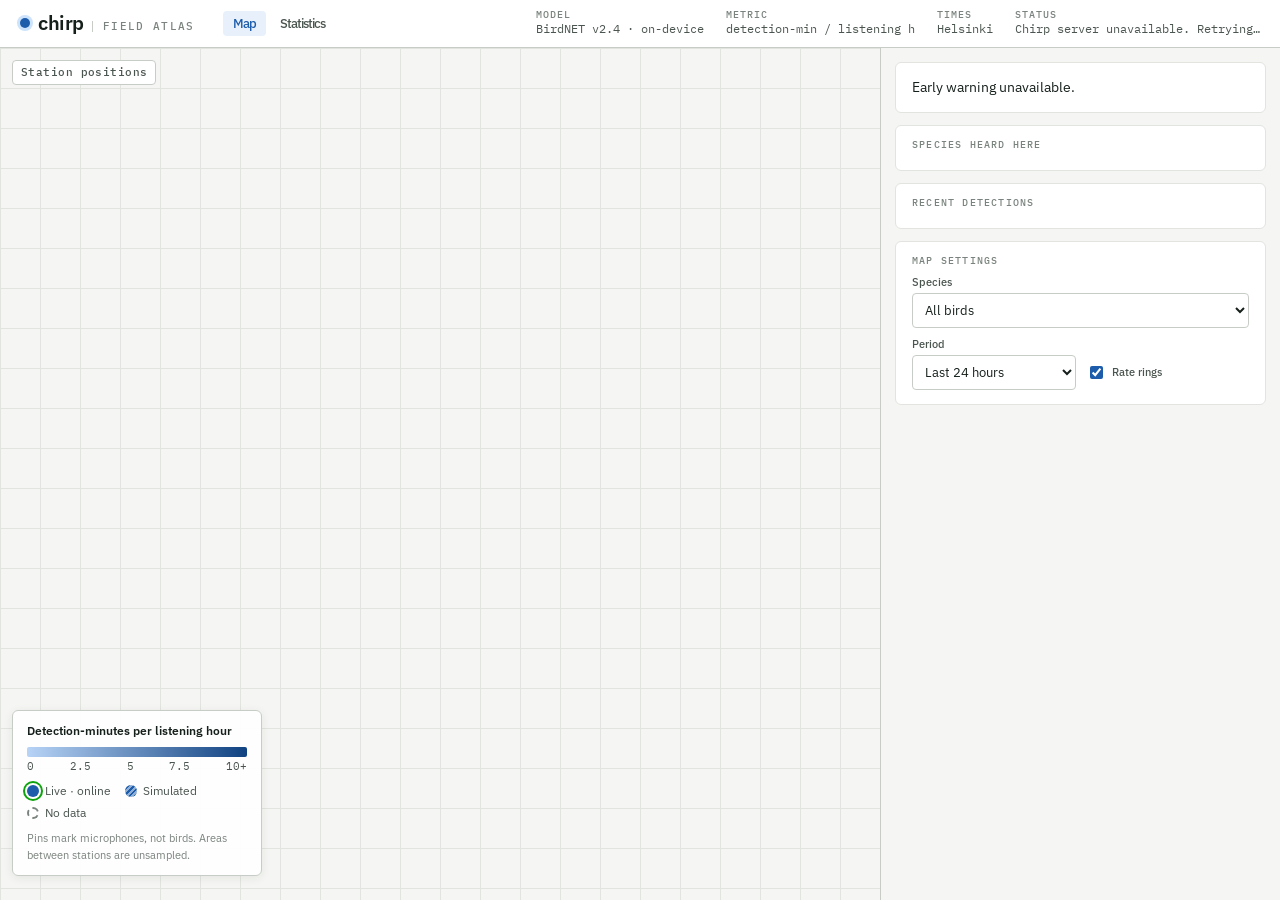
==== dashboard/static/index.html @ 71651e70 "dashboard: compact early-warning rows; species back in the sidebar; map settings at the bottom; drop" ====
<!doctype html>
<html lang="en" data-theme="pro">
<meta charset="utf-8">
<meta name="viewport" content="width=device-width, initial-scale=1">
<title>Chirp — Field Atlas</title>
<link rel="preconnect" href="https://fonts.googleapis.com">
<link rel="preconnect" href="https://fonts.gstatic.com" crossorigin>
<link rel="stylesheet" href="https://fonts.googleapis.com/css2?family=IBM+Plex+Mono:wght@400;500&family=IBM+Plex+Sans:wght@400;500;600&display=swap">
<link rel="stylesheet" href="style.css">
<link rel="stylesheet" href="pro.css">
<body class="atlas-page">
<header class="topbar">
  <a class="brand" href="./" aria-label="Chirp home"><span class="mark" aria-hidden="true"></span>chirp<small>Field Atlas</small></a>
  <nav class="pages" aria-label="Dashboard"><a href="/" aria-current="page">Map</a><a href="/statistics.html">Statistics</a></nav>
  <dl class="provenance">
    <div><dt>Model</dt><dd>BirdNET v2.4 · on-device</dd></div>
    <div><dt>Metric</dt><dd>detection-min / listening h</dd></div>
    <div><dt>Times</dt><dd>Helsinki</dd></div>
    <div><dt>Status</dt><dd id="connection" role="status">Connecting…</dd></div>
  </dl>
  <select id="theme" hidden aria-hidden="true" tabindex="-1"><option value="pro">Pro</option></select>
</header>

<div class="workspace">
  <section class="atlas" aria-label="Bird activity map">
    <div class="map">
      <div id="sample"><div id="sample-points"></div></div>
      <div id="google-map" hidden></div>
      <span id="map-status" role="status">Station positions</span>
      <div id="station-popup" class="popup" role="dialog" aria-labelledby="station-name" tabindex="-1" hidden>
        <button type="button" id="popup-close" class="popup-close" aria-label="Close station details">×</button>
        <p class="eyebrow">Station</p>
        <div class="station-head"><h2 id="station-name"></h2><span id="station-status" class="badge"></span></div>
        <div class="station-hero"><strong id="rate"></strong><span id="rate-label" class="hero-label"></span></div>
        <div class="station-stats">
          <div class="stat"><span class="stat-label">Detection-min</span><span id="station-detections" class="stat-value"></span></div>
          <div class="stat"><span class="stat-label">Listened</span><span id="station-listened" class="stat-value"></span></div>
        </div>
        <p id="station-info"></p>
      </div>
      <div class="legend" aria-label="Map legend">
        <p class="legend-title">Detection-minutes per listening hour</p>
        <div class="ramp" aria-hidden="true"></div>
        <div class="ticks"><span>0</span><span>2.5</span><span>5</span><span>7.5</span><span>10+</span></div>
        <ul class="keys">
          <li><b class="k-live"></b>Live · online</li>
          <li><b class="k-sim"></b>Simulated</li>
          <li><b class="k-nodata"></b>No data</li>
        </ul>
        <p class="legend-note">Pins mark microphones, not birds. Areas between stations are unsampled.</p>
      </div>
    </div>
  </section>

  <aside class="panel" aria-label="Controls and details">
    <div id="alerts-slot"></div>

    <section class="card species-card" aria-label="Species heard at the selected station">
      <p class="eyebrow">Species heard here<span class="station-ref"></span></p>
      <div id="species-cards"></div>
    </section>

    <section class="card detections-card" aria-label="Recent detections">
      <p class="eyebrow">Recent detections<span id="detections-station" class="station-ref"></span></p>
      <ul id="detections"></ul>
    </section>

    <section class="card filters toolbar map-settings" aria-label="Map settings">
      <p class="eyebrow">Map settings</p>
      <label>Species <select id="species"></select></label>
      <label>Period <select id="period"><option value="24">Last 24 hours</option><option value="168">Last 7 days</option><option value="">All time</option></select></label>
      <label class="toggle"><input id="heat" type="checkbox" checked> Rate rings</label>
      <label id="map-view-control" hidden>Map view <select id="map-view"><option value="roadmap">Street</option><option value="satellite">Satellite</option></select></label>
      <label id="map-tilt-control" class="toggle" hidden><input id="map-tilt" type="checkbox" checked> 3D tilt</label>
    </section>

  </aside>
</div>

<script src="maps-config.js"></script><script src="pro.js"></script><script src="app.js"></script><script src="species.js"></script><script src="alerts.js"></script>
</body>
</html>
---- dashboard/static/style.css ----
:root{--bg:#eff3e9;--surface:#fff;--text:#233e31;--muted:#516458;--border:#d9e2d4;--accent:#336648;--low:#a8d769;--high:#d66735;color-scheme:light}
[data-theme=paper]{--bg:#f5efe3;--surface:#fffcf5;--text:#493729;--muted:#6c5949;--border:#e8dac6;--accent:#875332;--low:#e1c163;--high:#ba4739}
[data-theme=ocean]{--bg:#edf5f7;--surface:#fff;--text:#193f4d;--muted:#4f6873;--border:#d8e7ec;--accent:#16677a;--low:#65cfb2;--high:#7955bc}
[data-theme=night]{--bg:#152229;--surface:#20323a;--text:#edf5ee;--muted:#b4c7be;--border:#394c53;--accent:#b7e5ac;--low:#aad768;--high:#e99b50;color-scheme:dark}
*{box-sizing:border-box}[hidden]{display:none!important}body{margin:0;background:var(--bg);color:var(--text);font:15px/1.5 system-ui,sans-serif}header{border-bottom:1px solid var(--border);padding:14px max(5%,calc((100% - 1100px)/2));display:flex;align-items:center;justify-content:space-between}header a{font-size:26px;font-weight:800;text-decoration:none;color:inherit;letter-spacing:-1px}header a span{color:var(--accent)}main{width:min(1100px,92%);margin:28px auto}.eyebrow{font-size:11px;font-weight:750;letter-spacing:2px;color:var(--accent);margin:0}h1{font:clamp(34px,5vw,56px)/1.05 Georgia,serif;margin:8px 0}h2{margin:4px 0;font-size:23px}.intro,.note,.station p:not(.eyebrow){color:var(--muted);margin:5px 0}.atlas,.station{background:var(--surface);border:1px solid var(--border);border-radius:16px;overflow:hidden}.atlas{margin-top:20px;box-shadow:0 16px 45px #172a2110}.toolbar,.legend,.station{display:flex;align-items:center;flex-wrap:wrap;gap:12px;padding:13px 16px}.station{justify-content:space-between;margin-top:12px}.station strong{font-size:24px}.station p,.legend,.note{font-size:13px}.toolbar label,header label{font-size:12px;font-weight:650}.toggle{margin-left:auto;display:flex;align-items:center;gap:6px}select{font:inherit;background:var(--surface);color:var(--text);border:1px solid var(--border);padding:7px;border-radius:7px}input{accent-color:var(--accent)}:focus-visible{outline:3px solid var(--accent);outline-offset:3px}.map{position:relative;background:var(--bg)}#sample{position:relative;max-width:810px;margin:auto}#sample img{width:100%;display:block}#sample-points{position:absolute;inset:0;overflow:hidden}#google-map{height:clamp(350px,55vh,590px)}#map-status{position:absolute;z-index:1;top:10px;left:10px;background:var(--surface);border:1px solid var(--border);border-radius:999px;padding:5px 10px;font-size:12px;pointer-events:none}.pin{position:absolute;width:32px;height:32px;transform:translate(-50%,-50%);z-index:1;border:3px solid white;border-radius:50%;background:var(--point);color:#152419;cursor:pointer;font:700 12px system-ui;box-shadow:0 2px 6px #0004}.pin[aria-pressed=true]{outline:2px solid #264e36;outline-offset:2px}.glow{position:absolute;width:145px;height:145px;transform:translate(-50%,-50%);pointer-events:none;background:radial-gradient(circle,var(--point),transparent 70%);opacity:.67}.scale{display:flex;align-items:center;gap:6px}.scale i{display:inline-block;width:75px;height:7px;border-radius:5px;background:linear-gradient(90deg,var(--low),var(--high))}.note{margin-top:10px}@media(max-width:540px){.toolbar{gap:8px}.toolbar label:not(.toggle){display:grid;gap:4px;flex:1}.toolbar select{width:100%}.toggle{margin-left:0}.glow{width:80px;height:80px}.pin{width:26px;height:26px}.legend{gap:8px}}

#sample{height:clamp(300px,49vh,480px);max-width:none;background-image:linear-gradient(var(--border) 1px,transparent 1px),linear-gradient(90deg,var(--border) 1px,transparent 1px);background-size:32px 32px}
#connection,#detections{font-size:13px;color:var(--muted)}
#detections{padding-left:20px;margin:8px 0}
---- dashboard/static/pro.css ----
/* Chirp "field instrument" theme. Loaded after style.css and overrides it; Seun's
   style.css is untouched. Colours: dataviz palette (sequential blue 150->650, fixed
   status colours). Numbers in IBM Plex Mono so digits align like a readout. */

:root[data-theme=pro] {
  --paper: #f5f6f3;
  --surface: #ffffff;
  --ink: #16201b;
  --ink-2: #4b554f;
  --ink-3: #7a837d;
  --rule: #e1e4df;
  --rule-strong: #c7cdc6;
  --accent: #1c5cab;
  /* read by app.js for pin colours: sequential single hue, light -> dark */
  --low: #b7d3f6;
  --high: #104281;
  --good: #0ca30c;
  --critical: #d03b3b;
  /* names style.css still uses */
  --bg: var(--paper);
  --text: var(--ink);
  --muted: var(--ink-2);
  --border: var(--rule);
  --sans: "IBM Plex Sans", system-ui, sans-serif;
  --mono: "IBM Plex Mono", ui-monospace, monospace;
  color-scheme: light;
}

[data-theme=pro] body {
  margin: 0;
  background: var(--paper);
  color: var(--ink);
  font: 14px/1.5 var(--sans);
  font-feature-settings: "tnum" 1;
}
/* Map page: one screen, no page scroll; the side panel scrolls instead */
html:has(body.atlas-page), body.atlas-page { height: 100%; }
body.atlas-page {
  display: grid;
  grid-template-rows: auto minmax(0, 1fr);
  height: 100vh;
  overflow: hidden;
}

/* ---------- Top bar: identity + provenance ---------- */
.topbar {
  display: flex;
  align-items: center;
  gap: 28px;
  padding: 10px 20px;
  background: var(--surface);
  border-bottom: 1px solid var(--rule-strong);
}
.brand {
  display: flex;
  align-items: baseline;
  gap: 8px;
  font: 600 20px/1 var(--sans);
  letter-spacing: -0.02em;
  color: var(--ink);
  text-decoration: none;
}
.brand .mark {
  width: 10px;
  height: 10px;
  border-radius: 50%;
  background: var(--accent);
  box-shadow: 0 0 0 3px #cde2fb;
  align-self: center;
}
.brand small {
  font: 500 11px/1 var(--mono);
  letter-spacing: 0.12em;
  text-transform: uppercase;
  color: var(--ink-3);
  padding-left: 10px;
  border-left: 1px solid var(--rule-strong);
}
/* Page navigation (Map | Statistics) */
.pages { display: flex; gap: 4px; }
.pages a {
  padding: 6px 10px;
  border-radius: 4px;
  font: 500 13px/1 var(--sans);
  color: var(--ink-2);
  text-decoration: none;
}
.pages a:hover { background: var(--paper); color: var(--ink); }
.pages a[aria-current] { background: #e8f0fb; color: var(--accent); }
.provenance { display: flex; gap: 22px; margin: 0 0 0 auto; }
.provenance div { display: grid; gap: 1px; }
.provenance dt {
  font: 500 10px/1 var(--mono);
  letter-spacing: 0.1em;
  text-transform: uppercase;
  color: var(--ink-3);
}
.provenance dd { margin: 0; font: 400 12px/1.3 var(--mono); color: var(--ink-2); white-space: nowrap; }
#connection { color: var(--ink-2); font-size: 12px; }

/* ---------- Workspace: map + side panel ---------- */
.workspace {
  display: grid;
  grid-template-columns: minmax(0, 1fr) 400px;
  min-height: 0;
}
.atlas {
  margin: 0;
  border: 0;
  border-radius: 0;
  box-shadow: none;
  background: var(--paper);
  min-height: 0;
}
.map { position: relative; height: 100%; background: var(--paper); }
#sample {
  position: absolute;
  inset: 0;
  height: auto;
  max-width: none;
  background-color: var(--paper);
  background-image:
    linear-gradient(var(--rule) 1px, transparent 1px),
    linear-gradient(90deg, var(--rule) 1px, transparent 1px);
  background-size: 40px 40px;
}
#google-map { position: absolute; inset: 0; height: auto; }
#map-status {
  top: 12px;
  left: 12px;
  border-radius: 4px;
  border-color: var(--rule-strong);
  font: 500 11px/1 var(--mono);
  letter-spacing: 0.04em;
  padding: 6px 8px;
  color: var(--ink-2);
}

/* ---------- Station pins ---------- */
.pin {
  width: 28px;
  height: 28px;
  border: 2px solid #fff;
  color: #fff;
  font: 500 11px/1 var(--mono);
  text-shadow: 0 0 2px rgba(0, 0, 0, 0.6);
  box-shadow: 0 0 0 1px rgba(22, 32, 27, 0.45), 0 2px 4px rgba(22, 32, 27, 0.25);
  transition: transform 0.15s ease;
}
.pin:hover { transform: translate(-50%, -50%) scale(1.12); }
.pin[aria-pressed=true] { outline: 2px solid var(--ink); outline-offset: 3px; }
/* No data (app.js paints #eef0ed): hollow + dashed, never confused with a low rate */
.pin[style*="eef0ed"] {
  background: var(--surface) !important;
  border: 2px dashed var(--ink-3);
  color: var(--ink-3);
  text-shadow: none;
  box-shadow: none;
}
/* Simulated: diagonal hatching as a second, colour-independent cue */
.pin[aria-label*="simulated"] {
  background-image: repeating-linear-gradient(135deg, rgba(255, 255, 255, 0.45) 0 2px, transparent 2px 5px);
}
/* Live and online: a slow pulse */
.pin[aria-label*="· online"]::after {
  content: "";
  position: absolute;
  inset: -7px;
  border-radius: 50%;
  border: 2px solid var(--good);
  animation: pulse 2.4s ease-out infinite;
}
@keyframes pulse {
  0% { opacity: 0.9; transform: scale(0.85); }
  100% { opacity: 0; transform: scale(1.5); }
}
/* "Rate rings": a hard-edged ring per station instead of a soft blur, so nothing
   implies measurements between microphones */
.glow {
  width: 54px;
  height: 54px;
  background: none;
  border: 3px solid var(--point);
  border-radius: 50%;
  opacity: 0.5;
}

/* ---------- Legend (inset on the map) ---------- */
.legend {
  position: absolute;
  left: 12px;
  bottom: 24px;
  z-index: 2;
  display: block;
  width: 250px;
  padding: 12px 14px;
  background: rgba(255, 255, 255, 0.94);
  border: 1px solid var(--rule-strong);
  border-radius: 6px;
  box-shadow: 0 2px 10px rgba(22, 32, 27, 0.08);
}
.legend-title { margin: 0 0 8px; font: 600 12px/1.3 var(--sans); color: var(--ink); }
.ramp { height: 10px; border-radius: 2px; background: linear-gradient(90deg, var(--low), var(--high)); }
.ticks {
  display: flex;
  justify-content: space-between;
  margin-top: 4px;
  font: 400 11px/1 var(--mono);
  color: var(--ink-2);
}
.keys {
  display: flex;
  flex-wrap: wrap;
  gap: 4px 14px;
  margin: 10px 0 0;
  padding: 0;
  list-style: none;
  font-size: 12px;
  color: var(--ink-2);
}
.keys li { display: flex; align-items: center; gap: 6px; }
.keys b { width: 12px; height: 12px; border-radius: 50%; display: inline-block; }
.k-live { background: var(--accent); box-shadow: 0 0 0 2px #fff, 0 0 0 4px var(--good); }
.k-sim { background: var(--accent) repeating-linear-gradient(135deg, rgba(255, 255, 255, 0.5) 0 2px, transparent 2px 4px); }
.k-nodata { border: 2px dashed var(--ink-3); background: var(--surface); }
.legend-note { margin: 8px 0 0; font-size: 11px; color: var(--ink-3); }

/* ---------- Side panel ---------- */
.panel {
  overflow-y: auto;
  overflow-x: hidden;
  padding: 14px;
  display: flex;
  flex-direction: column;
  gap: 12px;
  min-width: 0;
  background: var(--paper);
  border-left: 1px solid var(--rule-strong);
}
.card, .panel .station, .alerts {
  margin: 0;
  padding: 14px 16px;
  background: var(--surface);
  border: 1px solid var(--rule);
  border-radius: 6px;
  box-shadow: none;
  flex: none;          /* never squash a card to fit the panel height */
  overflow: visible;   /* style.css clips .station; we don't want that here */
  min-width: 0;
  overflow-wrap: anywhere;
}
.eyebrow {
  margin: 0 0 6px;
  font: 500 10px/1 var(--mono);
  letter-spacing: 0.12em;
  text-transform: uppercase;
  color: var(--ink-3);
}
.filters { display: grid; grid-template-columns: 1fr 1fr; gap: 10px; }
.filters label { display: grid; gap: 4px; font: 500 11px/1.2 var(--sans); color: var(--ink-2); }
.filters .eyebrow, .filters label:first-of-type { grid-column: 1 / -1; }
.filters .eyebrow { margin-bottom: 0; }
.filters .toggle {
  display: flex;
  align-items: center;
  gap: 6px;
  margin: 0;
  align-self: end;
  padding-bottom: 8px;
}
select {
  width: 100%;
  font: 400 13px/1.2 var(--sans);
  background: var(--surface);
  color: var(--ink);
  border: 1px solid var(--rule-strong);
  border-radius: 4px;
  padding: 7px 8px;
}
select:hover { border-color: var(--ink-3); }
input { accent-color: var(--accent); }
:focus-visible { outline: 2px solid var(--accent); outline-offset: 2px; }

.panel .station { display: block; }
.panel .station h2 { margin: 0; font: 600 16px/1.3 var(--sans); }
/* Shared pieces: status badges and labelled stats (station popup) */
.badge { display: inline-flex; align-items: center; padding: 2px 7px; border-radius: 3px;
  font: 500 10px/1.4 var(--mono); letter-spacing: 0.08em; text-transform: uppercase; white-space: nowrap; }
.hero-label { font-size: 11.5px; line-height: 1.35; color: var(--ink-2); }
.stat-label { font: 500 10px/1.2 var(--mono); letter-spacing: 0.08em; text-transform: uppercase; color: var(--ink-3); }
.stat-value { font: 500 14px/1.3 var(--mono); color: var(--ink); }

/* Station summary: same language as the species and early-warning cards */
.station-head { display: flex; align-items: center; justify-content: space-between; gap: 8px; }
.station-head .badge:empty { display: none; }
.badge.status-online { color: color-mix(in srgb, var(--good) 65%, var(--ink)); background: color-mix(in srgb, var(--good) 10%, var(--surface)); }
.badge.status-offline { color: var(--critical); background: color-mix(in srgb, var(--critical) 10%, var(--surface)); }
.badge.status-inactive, .badge.status-simulated { color: var(--ink-2); background: var(--paper); border: 1px dashed var(--rule-strong); }
.station-hero { display: flex; align-items: baseline; gap: 10px; margin: 10px 0 6px; }
#rate { display: block; margin: 0; font: 500 30px/1 var(--mono); letter-spacing: -0.03em; color: var(--ink); }
.station-stats { display: flex; gap: 24px; }
.station-stats .stat { display: grid; gap: 1px; }
#station-info { margin: 8px 0 0; font-size: 11.5px; color: var(--ink-2); }
#station-info:empty { display: none; }

#detections { list-style: none; margin: 0; padding: 0; font: 400 11.5px/1.45 var(--sans); color: var(--ink-2); }
#detections li { padding: 6px 0; border-top: 1px solid var(--rule); }
#detections li:first-child { border-top: 0; }

.note { margin: 0; padding: 0 2px; font-size: 11px; color: var(--ink-3); }

/* ---------- Station popup on the map (app.js placePopup) ---------- */
.popup { position: absolute; z-index: 6; width: 340px; max-height: calc(100% - 16px); overflow-y: auto;
  padding: 14px 16px; background: var(--surface); border: 1px solid var(--rule-strong); border-radius: 6px;
  box-shadow: 0 8px 28px rgba(22, 32, 27, 0.18); overflow-wrap: anywhere; }
.popup:focus { outline: none; }
.popup:focus-visible { outline: 2px solid var(--accent); outline-offset: 2px; }
.popup h2 { margin: 0; font: 600 16px/1.3 var(--sans); }
.popup .station-head { padding-right: 24px; }  /* room for the close button */
.popup-close { position: absolute; top: 6px; right: 6px; width: 28px; height: 28px; padding: 0;
  border: 0; border-radius: 4px; background: none; color: var(--ink-2); font: 400 20px/1 var(--sans); cursor: pointer; }
.popup-close:hover { background: var(--paper); color: var(--ink); }
.popup-section { margin: 14px 0 8px; padding-top: 12px; border-top: 1px solid var(--rule); }
.popup.sheet { left: 8px !important; right: 8px; bottom: 8px; top: auto !important; width: auto; max-height: 60%; }
.station-ref { text-transform: none; letter-spacing: 0; }

/* ---------- Species heard here (species.js) ---------- */
#species-cards { display: flex; flex-direction: column; gap: 10px; }
.sp-card { display: grid; grid-template-columns: 76px minmax(0, 1fr); gap: 10px; padding-top: 10px;
  border-top: 1px solid var(--rule); }
.sp-card:first-child { padding-top: 0; border-top: 0; }
.sp-card.active .sp-photo { outline: 2px solid var(--accent); outline-offset: 2px; }
.sp-photo { width: 76px; height: 76px; border-radius: 4px; overflow: hidden; background: var(--paper);
  display: grid; place-items: center; }
.sp-photo img { width: 100%; height: 100%; object-fit: cover; display: block; }
.sp-photo svg { width: 44px; height: 44px; }
.sp-body { display: flex; flex-direction: column; gap: 2px; min-width: 0; }
.sp-name { all: unset; cursor: pointer; font: 600 14px/1.25 var(--sans); color: var(--ink); }
.sp-name:hover { text-decoration: underline; }
.sp-name:focus-visible { outline: 2px solid var(--accent); outline-offset: 2px; }
.sp-card.active .sp-name { color: var(--accent); }
.sp-sci { margin: 0; font: italic 400 12px/1.3 var(--sans); color: var(--ink-2); }
.sp-stats { margin: 2px 0 0; font: 400 11px/1.4 var(--mono); color: var(--ink-2); }
.sp-body audio.evidence { margin-top: 4px; height: 28px; }
.sp-credit { margin: 2px 0 0; font-size: 10px; line-height: 1.3; color: var(--ink-3); }
.sp-credit a { color: inherit; }

/* ---------- Early warning (alerts.js): one compact row per flagged decline ---------- */
/* Sparkline uses two colours only: neutral ink-3 for earlier weeks, critical for the last two
   (validated: CVD dE 9.0, normal dE 19.7 on white). Numbers live in each row's tooltip. */
.alerts { display: flex; flex-direction: column; gap: 4px; }
.alerts-head { display: flex; align-items: center; justify-content: space-between; margin-bottom: 4px; }
.alerts-head .eyebrow { margin: 0; }
.alerts .count { min-width: 20px; padding: 2px 7px; border-radius: 999px; text-align: center;
  background: var(--critical); color: #fff; font: 500 11px/1.3 var(--mono); }
.warn { all: unset; box-sizing: border-box; display: grid; grid-template-columns: 40px minmax(0, 1fr) auto;
  align-items: center; gap: 10px; width: 100%; padding: 6px; margin: 0 -6px; border-radius: 4px; cursor: pointer; }
.warn:hover { background: var(--paper); }
.warn:focus-visible { outline: 2px solid var(--accent); outline-offset: 0; }
.warn-photo { width: 40px; height: 40px; border-radius: 4px; overflow: hidden; background: var(--paper);
  display: grid; place-items: center; }
.warn-photo img { width: 100%; height: 100%; object-fit: cover; display: block; }
.warn-photo svg { width: 24px; height: 24px; }
.warn-text { display: flex; flex-direction: column; min-width: 0; }
.warn-species { font: 600 13.5px/1.25 var(--sans); color: var(--ink); }
.warn-station { font-size: 11.5px; line-height: 1.3; color: var(--ink-2); overflow: hidden; text-overflow: ellipsis; white-space: nowrap; }
.warn-fig { display: flex; flex-direction: column; align-items: flex-end; gap: 3px; }
.warn-drop { font: 500 15px/1 var(--mono); color: var(--ink); }
.spark { width: 72px; height: 22px; display: block; }
.spark .past { fill: var(--ink-3); }
.spark .recent { fill: var(--critical); }
.warn-none { margin: 0; font-size: 12px; color: var(--ink-2); }
.alerts-how { margin-top: 6px; }
.alerts-how summary { cursor: pointer; font-size: 11px; color: var(--ink-3); }
.alerts-how p { margin: 6px 0 0; font-size: 11.5px; line-height: 1.45; color: var(--ink-2); }

/* ---------- Narrow screens: stack, map first ---------- */
@media (max-width: 900px) {
  body.atlas-page { display: block; height: auto; overflow: auto; }
  .topbar { flex-wrap: wrap; gap: 10px 20px; padding: 10px 16px; }
  .provenance { margin: 0; flex-wrap: wrap; gap: 8px 18px; }
  .provenance div:nth-child(2) { display: none; }  /* metric is stated on the legend */
  .ticks span:nth-child(even) { visibility: hidden; }
  .workspace { display: block; }
  .map { height: 62vh; }
  .panel { border-left: 0; border-top: 1px solid var(--rule-strong); padding: 12px 16px; }
  .legend { width: auto; right: 64px; max-width: calc(100% - 76px); }
  .panel { overflow: visible; }
  .legend-note { display: none; }
}
@media (prefers-reduced-motion: reduce) {
  .pin[aria-label*="· online"]::after { animation: none; opacity: 0.6; }
  .pin { transition: none; }
}

/* ---------- Statistics page (statistics.html) on the same tokens ---------- */
.stats-page main.statistics { width: min(1100px, 100% - 32px); margin: 24px auto 48px; }
.stats-page h1 { margin: 0 0 4px; font: 600 26px/1.2 var(--sans); letter-spacing: -0.01em; color: var(--ink); }
.stats-page h2 { margin: 0 0 6px; font: 600 15px/1.3 var(--sans); color: var(--ink); }
.stats-page h3 { font: 600 13px/1.3 var(--sans); color: var(--ink); }
.stats-page .intro { margin: 0 0 16px; color: var(--ink-2); }
.stats-page .note { font-size: 12px; color: var(--ink-3); }
.stats-page .atlas, .stats-page .stats-cards > div {
  margin: 12px 0 0;
  background: var(--surface);
  border: 1px solid var(--rule);
  border-radius: 6px;
  box-shadow: none;
}
.stats-page .stats-panel { padding: 16px 18px; }
.stats-page .toolbar { padding: 0; gap: 12px; }
.stats-page .stats-filters label { font: 500 11px/1.2 var(--sans); color: var(--ink-2); }
.stats-page .stats-cards { margin-top: 12px; }
.stats-page .stats-cards span {
  font: 500 10px/1 var(--mono);
  letter-spacing: 0.1em;
  text-transform: uppercase;
  color: var(--ink-3);
}
.stats-page .stats-cards strong { margin-top: 8px; font: 500 28px/1.1 var(--mono); color: var(--accent); }
.stats-page table { font-size: 13px; }
.stats-page th {
  font: 500 10px/1.2 var(--mono);
  letter-spacing: 0.08em;
  text-transform: uppercase;
  color: var(--ink-3);
  border-bottom: 1px solid var(--rule-strong);
}
.stats-page td { border-bottom: 1px solid var(--rule); font-variant-numeric: tabular-nums; }
.stats-page td:nth-child(n+3) { font-family: var(--mono); font-size: 12px; }
.stats-page .trend-chart { border-bottom: 1px solid var(--rule-strong); gap: 3px; }
.stats-page .trend-chart span { background: var(--accent); border-radius: 2px 2px 0 0; }
.stats-page .trend-chart .missing { border: 1px dashed var(--ink-3); background: transparent; }
.stats-page .trend-chart .low { opacity: 0.45; }
.stats-page #status { font-size: 12px; color: var(--ink-2); }
.stats-page summary { font-size: 12px; color: var(--ink-2); }
.pages a[aria-current] { text-decoration: none; }
.stats-page .trend-chart { gap: 4px; }
.stats-page .export { margin: 0 0 4px; font-size: 12px; color: var(--ink-3); }
.stats-page .export a { color: var(--accent); font-weight: 500; }

/* Detection evidence player under each detection line */
audio.evidence { display: block; width: 100%; height: 32px; margin-top: 6px; }
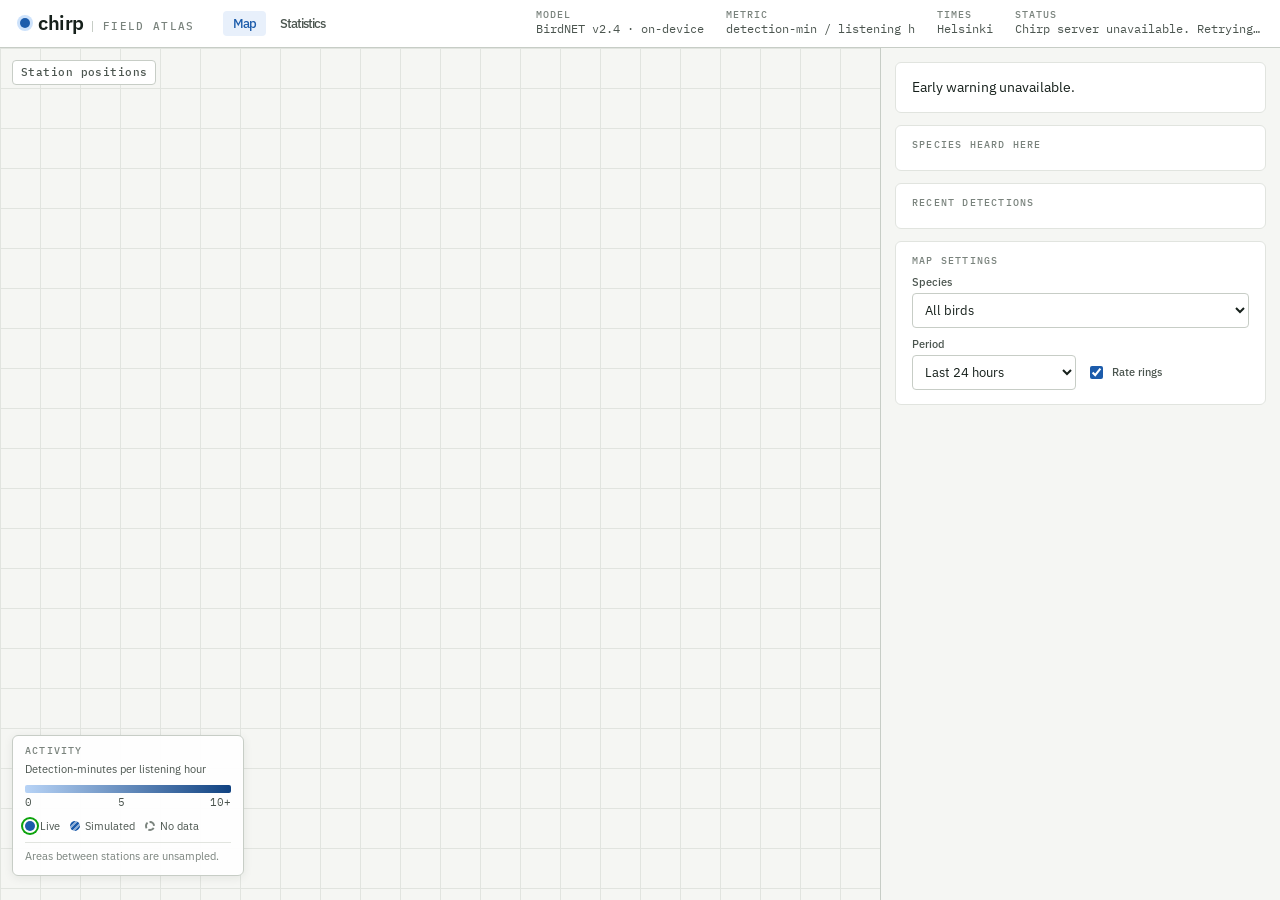
==== commit e9a6c017: "dashboard: cleaner map legend (Activity heading with unit, 3 ticks, keys on one line, one short unsa" ====
--- a/dashboard/static/index.html
+++ b/dashboard/static/index.html
@@ -35,19 +35,21 @@
         <div class="station-stats">
           <div class="stat"><span class="stat-label">Detection-min</span><span id="station-detections" class="stat-value"></span></div>
           <div class="stat"><span class="stat-label">Listened</span><span id="station-listened" class="stat-value"></span></div>
+          <div class="stat"><span class="stat-label">Air temp</span><span id="station-temp" class="stat-value"></span><span id="station-temp-at" class="stat-sub"></span></div>
         </div>
         <p id="station-info"></p>
       </div>
       <div class="legend" aria-label="Map legend">
-        <p class="legend-title">Detection-minutes per listening hour</p>
+        <p class="eyebrow legend-title">Activity</p>
+        <p class="legend-unit">Detection-minutes per listening hour</p>
         <div class="ramp" aria-hidden="true"></div>
-        <div class="ticks"><span>0</span><span>2.5</span><span>5</span><span>7.5</span><span>10+</span></div>
+        <div class="ticks"><span>0</span><span>5</span><span>10+</span></div>
         <ul class="keys">
-          <li><b class="k-live"></b>Live · online</li>
+          <li><b class="k-live"></b>Live</li>
           <li><b class="k-sim"></b>Simulated</li>
           <li><b class="k-nodata"></b>No data</li>
         </ul>
-        <p class="legend-note">Pins mark microphones, not birds. Areas between stations are unsampled.</p>
+        <p class="legend-note">Areas between stations are unsampled.</p>
       </div>
     </div>
   </section>
--- a/dashboard/static/pro.css
+++ b/dashboard/static/pro.css
@@ -192,15 +192,16 @@
   bottom: 24px;
   z-index: 2;
   display: block;
-  width: 250px;
-  padding: 12px 14px;
+  width: 232px;
+  padding: 10px 12px;
   background: rgba(255, 255, 255, 0.94);
   border: 1px solid var(--rule-strong);
   border-radius: 6px;
   box-shadow: 0 2px 10px rgba(22, 32, 27, 0.08);
 }
-.legend-title { margin: 0 0 8px; font: 600 12px/1.3 var(--sans); color: var(--ink); }
-.ramp { height: 10px; border-radius: 2px; background: linear-gradient(90deg, var(--low), var(--high)); }
+.legend-title { margin: 0; }
+.legend-unit { margin: 2px 0 8px; font-size: 11px; line-height: 1.3; color: var(--ink-2); }
+.ramp { height: 8px; border-radius: 2px; background: linear-gradient(90deg, var(--low), var(--high)); }
 .ticks {
   display: flex;
   justify-content: space-between;
@@ -211,19 +212,19 @@
 .keys {
   display: flex;
   flex-wrap: wrap;
-  gap: 4px 14px;
+  gap: 4px 10px;
   margin: 10px 0 0;
   padding: 0;
   list-style: none;
-  font-size: 12px;
+  font-size: 11px;
   color: var(--ink-2);
 }
-.keys li { display: flex; align-items: center; gap: 6px; }
-.keys b { width: 12px; height: 12px; border-radius: 50%; display: inline-block; }
+.keys li { display: flex; align-items: center; gap: 5px; white-space: nowrap; }
+.keys b { width: 10px; height: 10px; border-radius: 50%; display: inline-block; }
 .k-live { background: var(--accent); box-shadow: 0 0 0 2px #fff, 0 0 0 4px var(--good); }
 .k-sim { background: var(--accent) repeating-linear-gradient(135deg, rgba(255, 255, 255, 0.5) 0 2px, transparent 2px 4px); }
 .k-nodata { border: 2px dashed var(--ink-3); background: var(--surface); }
-.legend-note { margin: 8px 0 0; font-size: 11px; color: var(--ink-3); }
+.legend-note { margin: 8px 0 0; padding-top: 6px; border-top: 1px solid var(--rule); font-size: 10.5px; color: var(--ink-3); }
 
 /* ---------- Side panel ---------- */
 .panel {
@@ -298,7 +299,8 @@
 .badge.status-inactive, .badge.status-simulated { color: var(--ink-2); background: var(--paper); border: 1px dashed var(--rule-strong); }
 .station-hero { display: flex; align-items: baseline; gap: 10px; margin: 10px 0 6px; }
 #rate { display: block; margin: 0; font: 500 30px/1 var(--mono); letter-spacing: -0.03em; color: var(--ink); }
-.station-stats { display: flex; gap: 24px; }
+.station-stats { display: flex; gap: 20px; }
+.stat-sub { font-size: 10.5px; line-height: 1.2; color: var(--ink-3); }
 .station-stats .stat { display: grid; gap: 1px; }
 #station-info { margin: 8px 0 0; font-size: 11.5px; color: var(--ink-2); }
 #station-info:empty { display: none; }
@@ -371,8 +373,13 @@
 .spark .recent { fill: var(--critical); }
 .warn-none { margin: 0; font-size: 12px; color: var(--ink-2); }
 .alerts-how { margin-top: 6px; }
-.alerts-how summary { cursor: pointer; font-size: 11px; color: var(--ink-3); }
-.alerts-how p { margin: 6px 0 0; font-size: 11.5px; line-height: 1.45; color: var(--ink-2); }
+.alerts-how summary { cursor: pointer; width: max-content; font-size: 11.5px; color: var(--accent); }
+.alerts-how summary:hover { text-decoration: underline; }
+.alerts-how p { margin: 8px 0 0; font-size: 12px; line-height: 1.5; color: var(--ink-2); }
+.alerts-how ul { margin: 6px 0 0; padding-left: 16px; font-size: 12px; line-height: 1.5; color: var(--ink-2); }
+.alerts-how strong { font-weight: 600; color: var(--ink); }
+.warn-temp { width: max-content; margin-top: 3px; padding: 1px 6px; border-radius: 3px; background: var(--paper);
+  font: 500 10.5px/1.4 var(--mono); color: var(--ink-2); }
 
 /* ---------- Narrow screens: stack, map first ---------- */
 @media (max-width: 900px) {
@@ -380,7 +387,6 @@
   .topbar { flex-wrap: wrap; gap: 10px 20px; padding: 10px 16px; }
   .provenance { margin: 0; flex-wrap: wrap; gap: 8px 18px; }
   .provenance div:nth-child(2) { display: none; }  /* metric is stated on the legend */
-  .ticks span:nth-child(even) { visibility: hidden; }
   .workspace { display: block; }
   .map { height: 62vh; }
   .panel { border-left: 0; border-top: 1px solid var(--rule-strong); padding: 12px 16px; }
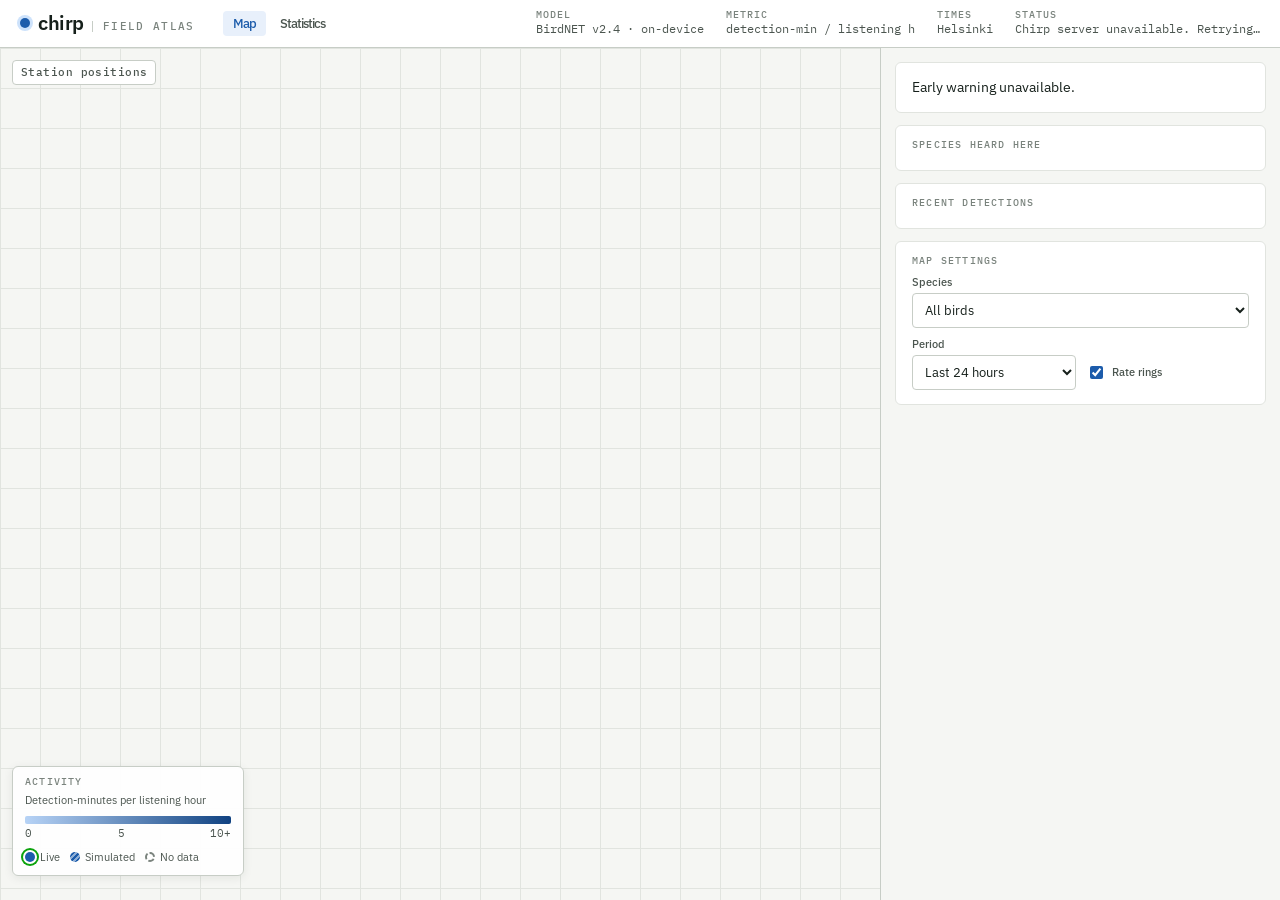
==== commit 5b9f3cc8: "dashboard: remove the unsampled note from the map legend Co-Authored-By: Claude Opus 5.5 <noreply@an" ====
--- a/dashboard/static/index.html
+++ b/dashboard/static/index.html
@@ -49,7 +49,6 @@
           <li><b class="k-sim"></b>Simulated</li>
           <li><b class="k-nodata"></b>No data</li>
         </ul>
-        <p class="legend-note">Areas between stations are unsampled.</p>
       </div>
     </div>
   </section>
--- a/dashboard/static/pro.css
+++ b/dashboard/static/pro.css
@@ -224,7 +224,6 @@
 .k-live { background: var(--accent); box-shadow: 0 0 0 2px #fff, 0 0 0 4px var(--good); }
 .k-sim { background: var(--accent) repeating-linear-gradient(135deg, rgba(255, 255, 255, 0.5) 0 2px, transparent 2px 4px); }
 .k-nodata { border: 2px dashed var(--ink-3); background: var(--surface); }
-.legend-note { margin: 8px 0 0; padding-top: 6px; border-top: 1px solid var(--rule); font-size: 10.5px; color: var(--ink-3); }
 
 /* ---------- Side panel ---------- */
 .panel {
@@ -392,7 +391,6 @@
   .panel { border-left: 0; border-top: 1px solid var(--rule-strong); padding: 12px 16px; }
   .legend { width: auto; right: 64px; max-width: calc(100% - 76px); }
   .panel { overflow: visible; }
-  .legend-note { display: none; }
 }
 @media (prefers-reduced-motion: reduce) {
   .pin[aria-label*="· online"]::after { animation: none; opacity: 0.6; }
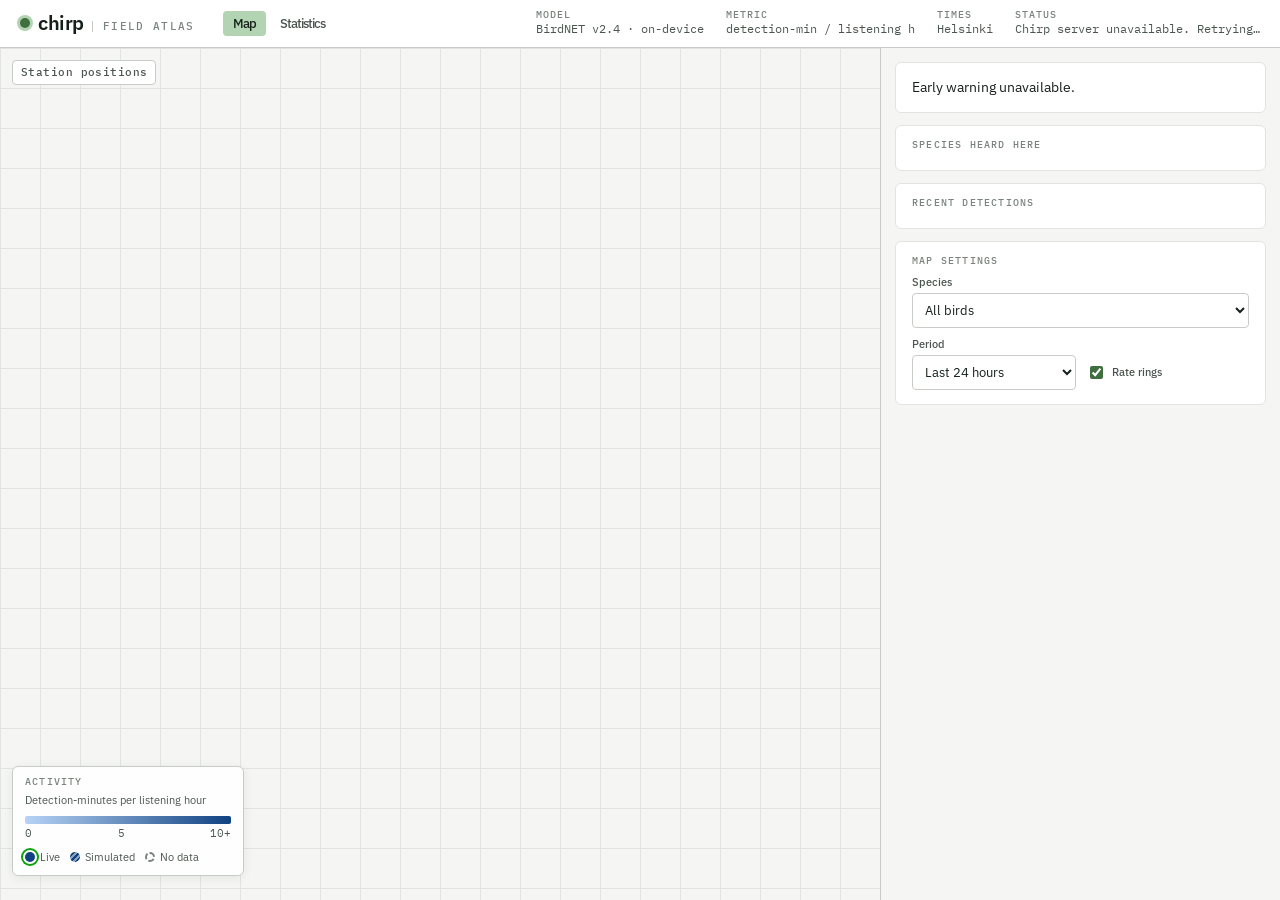
==== commit 083819d7: "dashboard: site icon is the Lil' Birb pixel bird (CC0), same as the LED matrix favicon.svg (crisp pi" ====
--- a/dashboard/static/index.html
+++ b/dashboard/static/index.html
@@ -2,6 +2,9 @@
 <html lang="en" data-theme="pro">
 <meta charset="utf-8">
 <meta name="viewport" content="width=device-width, initial-scale=1">
+<link rel="icon" href="favicon.ico" sizes="any">
+<link rel="icon" href="favicon.svg" type="image/svg+xml">
+<link rel="apple-touch-icon" href="apple-touch-icon.png">
 <title>Chirp — Field Atlas</title>
 <link rel="preconnect" href="https://fonts.googleapis.com">
 <link rel="preconnect" href="https://fonts.gstatic.com" crossorigin>
--- a/dashboard/static/pro.css
+++ b/dashboard/static/pro.css
@@ -10,8 +10,13 @@
   --ink-3: #7a837d;
   --rule: #e1e4df;
   --rule-strong: #c7cdc6;
-  --accent: #1c5cab;
+  /* Pantone 13-0116 TCX Pastel Green (screen approximation #B2D4B2): fills only, it is 1.6:1 on white.
+     --accent-ink is the same hue, deep enough for text, links and focus rings (5.9:1 on white). */
+  --accent: #b2d4b2;
+  --accent-ink: #3f6f3f;
   /* read by app.js for pin colours: sequential single hue, light -> dark */
+  /* Activity ramp (pins, rate rings, legend): sequential blue, light -> dark. Stands out from forest,
+     water and pale land on both basemaps (green pins vanished over forest). */
   --low: #b7d3f6;
   --high: #104281;
   --good: #0ca30c;
@@ -64,8 +69,8 @@
   width: 10px;
   height: 10px;
   border-radius: 50%;
-  background: var(--accent);
-  box-shadow: 0 0 0 3px #cde2fb;
+  background: var(--accent-ink);
+  box-shadow: 0 0 0 3px var(--accent);
   align-self: center;
 }
 .brand small {
@@ -86,7 +91,7 @@
   text-decoration: none;
 }
 .pages a:hover { background: var(--paper); color: var(--ink); }
-.pages a[aria-current] { background: #e8f0fb; color: var(--accent); }
+.pages a[aria-current] { background: var(--accent); color: var(--ink); }
 .provenance { display: flex; gap: 22px; margin: 0 0 0 auto; }
 .provenance div { display: grid; gap: 1px; }
 .provenance dt {
@@ -221,8 +226,8 @@
 }
 .keys li { display: flex; align-items: center; gap: 5px; white-space: nowrap; }
 .keys b { width: 10px; height: 10px; border-radius: 50%; display: inline-block; }
-.k-live { background: var(--accent); box-shadow: 0 0 0 2px #fff, 0 0 0 4px var(--good); }
-.k-sim { background: var(--accent) repeating-linear-gradient(135deg, rgba(255, 255, 255, 0.5) 0 2px, transparent 2px 4px); }
+.k-live { background: var(--high); box-shadow: 0 0 0 2px #fff, 0 0 0 4px var(--good); }
+.k-sim { background: var(--high) repeating-linear-gradient(135deg, rgba(255, 255, 255, 0.5) 0 2px, transparent 2px 4px); }
 .k-nodata { border: 2px dashed var(--ink-3); background: var(--surface); }
 
 /* ---------- Side panel ---------- */
@@ -278,8 +283,8 @@
   padding: 7px 8px;
 }
 select:hover { border-color: var(--ink-3); }
-input { accent-color: var(--accent); }
-:focus-visible { outline: 2px solid var(--accent); outline-offset: 2px; }
+input { accent-color: var(--accent-ink); }
+:focus-visible { outline: 2px solid var(--accent-ink); outline-offset: 2px; }
 
 .panel .station { display: block; }
 .panel .station h2 { margin: 0; font: 600 16px/1.3 var(--sans); }
@@ -315,7 +320,7 @@
   padding: 14px 16px; background: var(--surface); border: 1px solid var(--rule-strong); border-radius: 6px;
   box-shadow: 0 8px 28px rgba(22, 32, 27, 0.18); overflow-wrap: anywhere; }
 .popup:focus { outline: none; }
-.popup:focus-visible { outline: 2px solid var(--accent); outline-offset: 2px; }
+.popup:focus-visible { outline: 2px solid var(--accent-ink); outline-offset: 2px; }
 .popup h2 { margin: 0; font: 600 16px/1.3 var(--sans); }
 .popup .station-head { padding-right: 24px; }  /* room for the close button */
 .popup-close { position: absolute; top: 6px; right: 6px; width: 28px; height: 28px; padding: 0;
@@ -330,7 +335,8 @@
 .sp-card { display: grid; grid-template-columns: 76px minmax(0, 1fr); gap: 10px; padding-top: 10px;
   border-top: 1px solid var(--rule); }
 .sp-card:first-child { padding-top: 0; border-top: 0; }
-.sp-card.active .sp-photo { outline: 2px solid var(--accent); outline-offset: 2px; }
+.sp-card.active { background: color-mix(in srgb, var(--accent) 25%, var(--surface)); border-radius: 4px; }
+.sp-card.active .sp-photo { outline: 2px solid var(--accent-ink); outline-offset: 2px; }
 .sp-photo { width: 76px; height: 76px; border-radius: 4px; overflow: hidden; background: var(--paper);
   display: grid; place-items: center; }
 .sp-photo img { width: 100%; height: 100%; object-fit: cover; display: block; }
@@ -338,8 +344,8 @@
 .sp-body { display: flex; flex-direction: column; gap: 2px; min-width: 0; }
 .sp-name { all: unset; cursor: pointer; font: 600 14px/1.25 var(--sans); color: var(--ink); }
 .sp-name:hover { text-decoration: underline; }
-.sp-name:focus-visible { outline: 2px solid var(--accent); outline-offset: 2px; }
-.sp-card.active .sp-name { color: var(--accent); }
+.sp-name:focus-visible { outline: 2px solid var(--accent-ink); outline-offset: 2px; }
+.sp-card.active .sp-name { color: var(--accent-ink); }
 .sp-sci { margin: 0; font: italic 400 12px/1.3 var(--sans); color: var(--ink-2); }
 .sp-stats { margin: 2px 0 0; font: 400 11px/1.4 var(--mono); color: var(--ink-2); }
 .sp-body audio.evidence { margin-top: 4px; height: 28px; }
@@ -356,8 +362,8 @@
   background: var(--critical); color: #fff; font: 500 11px/1.3 var(--mono); }
 .warn { all: unset; box-sizing: border-box; display: grid; grid-template-columns: 40px minmax(0, 1fr) auto;
   align-items: center; gap: 10px; width: 100%; padding: 6px; margin: 0 -6px; border-radius: 4px; cursor: pointer; }
-.warn:hover { background: var(--paper); }
-.warn:focus-visible { outline: 2px solid var(--accent); outline-offset: 0; }
+.warn:hover { background: color-mix(in srgb, var(--accent) 30%, var(--surface)); }
+.warn:focus-visible { outline: 2px solid var(--accent-ink); outline-offset: 0; }
 .warn-photo { width: 40px; height: 40px; border-radius: 4px; overflow: hidden; background: var(--paper);
   display: grid; place-items: center; }
 .warn-photo img { width: 100%; height: 100%; object-fit: cover; display: block; }
@@ -372,7 +378,7 @@
 .spark .recent { fill: var(--critical); }
 .warn-none { margin: 0; font-size: 12px; color: var(--ink-2); }
 .alerts-how { margin-top: 6px; }
-.alerts-how summary { cursor: pointer; width: max-content; font-size: 11.5px; color: var(--accent); }
+.alerts-how summary { cursor: pointer; width: max-content; font-size: 11.5px; color: var(--accent-ink); }
 .alerts-how summary:hover { text-decoration: underline; }
 .alerts-how p { margin: 8px 0 0; font-size: 12px; line-height: 1.5; color: var(--ink-2); }
 .alerts-how ul { margin: 6px 0 0; padding-left: 16px; font-size: 12px; line-height: 1.5; color: var(--ink-2); }
@@ -421,7 +427,7 @@
   text-transform: uppercase;
   color: var(--ink-3);
 }
-.stats-page .stats-cards strong { margin-top: 8px; font: 500 28px/1.1 var(--mono); color: var(--accent); }
+.stats-page .stats-cards strong { margin-top: 8px; font: 500 28px/1.1 var(--mono); color: var(--accent-ink); }
 .stats-page table { font-size: 13px; }
 .stats-page th {
   font: 500 10px/1.2 var(--mono);
@@ -433,7 +439,7 @@
 .stats-page td { border-bottom: 1px solid var(--rule); font-variant-numeric: tabular-nums; }
 .stats-page td:nth-child(n+3) { font-family: var(--mono); font-size: 12px; }
 .stats-page .trend-chart { border-bottom: 1px solid var(--rule-strong); gap: 3px; }
-.stats-page .trend-chart span { background: var(--accent); border-radius: 2px 2px 0 0; }
+.stats-page .trend-chart span { background: var(--accent-ink); border-radius: 2px 2px 0 0; }
 .stats-page .trend-chart .missing { border: 1px dashed var(--ink-3); background: transparent; }
 .stats-page .trend-chart .low { opacity: 0.45; }
 .stats-page #status { font-size: 12px; color: var(--ink-2); }
@@ -441,7 +447,7 @@
 .pages a[aria-current] { text-decoration: none; }
 .stats-page .trend-chart { gap: 4px; }
 .stats-page .export { margin: 0 0 4px; font-size: 12px; color: var(--ink-3); }
-.stats-page .export a { color: var(--accent); font-weight: 500; }
+.stats-page .export a { color: var(--accent-ink); font-weight: 500; }
 
 /* Detection evidence player under each detection line */
 audio.evidence { display: block; width: 100%; height: 32px; margin-top: 6px; }
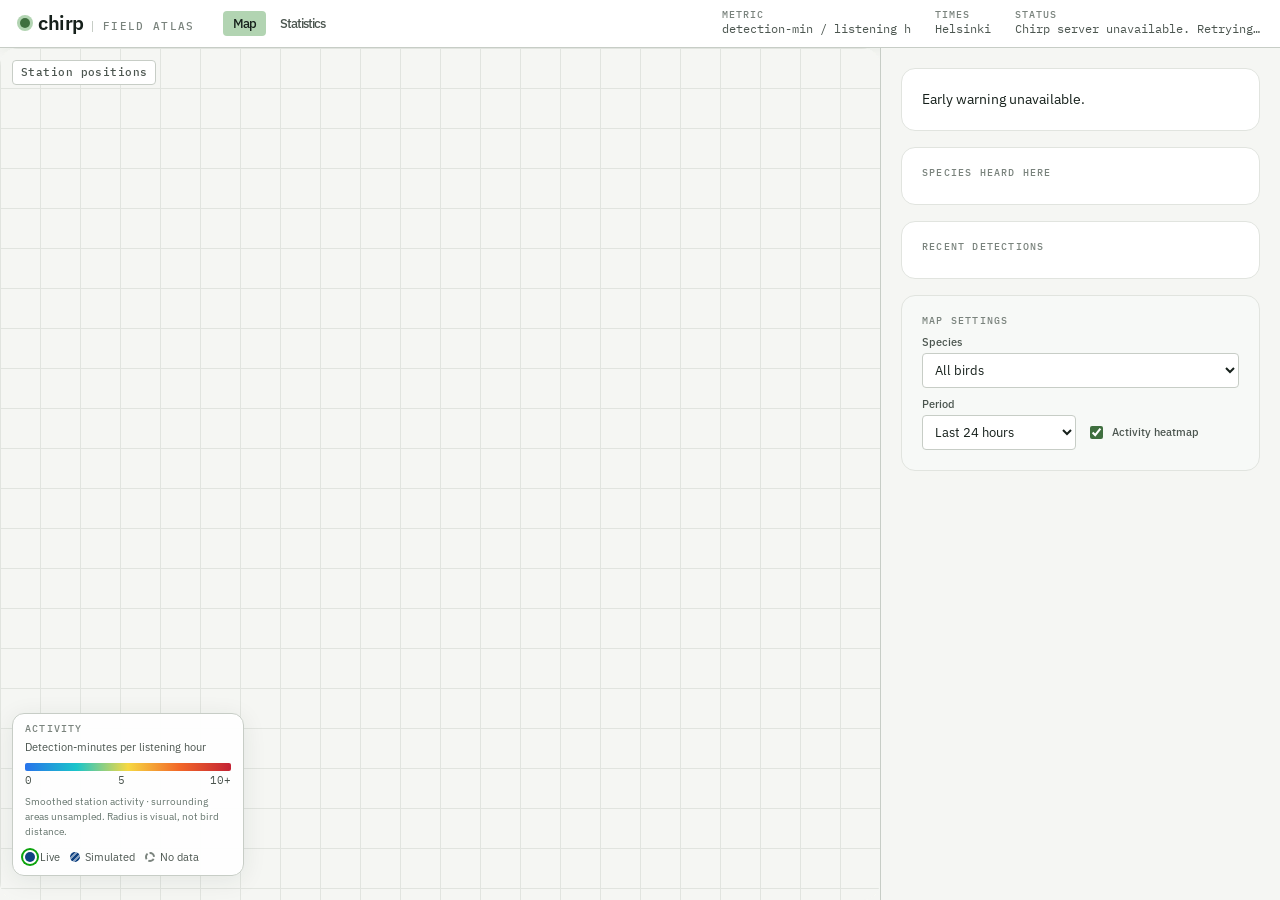
==== commit c1537e98: "dashboard: experiment with activity heatmap and cleaner UI (not hardware tested)" ====
--- a/dashboard/static/index.html
+++ b/dashboard/static/index.html
@@ -11,6 +11,7 @@
 <link rel="stylesheet" href="https://fonts.googleapis.com/css2?family=IBM+Plex+Mono:wght@400;500&family=IBM+Plex+Sans:wght@400;500;600&display=swap">
 <link rel="stylesheet" href="style.css">
 <link rel="stylesheet" href="pro.css">
+<link rel="stylesheet" href="demo6.css">
 <body class="atlas-page">
 <header class="topbar">
   <a class="brand" href="./" aria-label="Chirp home"><span class="mark" aria-hidden="true"></span>chirp<small>Field Atlas</small></a>
@@ -42,11 +43,13 @@
         </div>
         <p id="station-info"></p>
       </div>
+      <canvas id="activity-heatmap" aria-hidden="true"></canvas>
       <div class="legend" aria-label="Map legend">
         <p class="eyebrow legend-title">Activity</p>
         <p class="legend-unit">Detection-minutes per listening hour</p>
         <div class="ramp" aria-hidden="true"></div>
         <div class="ticks"><span>0</span><span>5</span><span>10+</span></div>
+        <p class="heat-note">Smoothed station activity · surrounding areas unsampled. Radius is visual, not bird distance.</p>
         <ul class="keys">
           <li><b class="k-live"></b>Live</li>
           <li><b class="k-sim"></b>Simulated</li>
@@ -73,7 +76,7 @@
       <p class="eyebrow">Map settings</p>
       <label>Species <select id="species"></select></label>
       <label>Period <select id="period"><option value="24">Last 24 hours</option><option value="168">Last 7 days</option><option value="">All time</option></select></label>
-      <label class="toggle"><input id="heat" type="checkbox" checked> Rate rings</label>
+      <label class="toggle"><input id="heat" type="checkbox" checked> Activity heatmap</label>
       <label id="map-view-control" hidden>Map view <select id="map-view"><option value="roadmap">Street</option><option value="satellite">Satellite</option></select></label>
       <label id="map-tilt-control" class="toggle" hidden><input id="map-tilt" type="checkbox" checked> 3D tilt</label>
     </section>
--- a/dashboard/static/demo6.css
+++ b/dashboard/static/demo6.css
@@ -0,0 +1,16 @@
+/* Local demo-v6 design experiment. */
+[data-theme=pro] { --paper:#f3f5f4; --rule:#e5eae7; }
+[data-theme=pro] .topbar { background:#fff; box-shadow:0 1px 12px #153d2410; }
+[data-theme=pro] .card { border-radius:14px; box-shadow:none; padding:20px; }
+[data-theme=pro] .panel { gap:16px; padding:20px; }
+[data-theme=pro] .atlas { border-radius:18px; }
+[data-theme=pro] .provenance { gap:24px; }
+[data-theme=pro] .provenance div:first-child { display:none; }
+[data-theme=pro] .legend { background:#fffffff2; border-radius:12px; box-shadow:0 4px 24px #17332115; }
+[data-theme=pro] .legend .ramp { background:linear-gradient(90deg,#2873eb,#1ac5ca,#f6d842,#f26728,#c32234); }
+.heat-note { max-width:260px; font-size:10px; line-height:1.5; color:#64746c; margin:8px 0 0; }
+#activity-heatmap { position:absolute; inset:0; width:100%; height:100%; pointer-events:none; z-index:2; }
+#station-popup,#map-status,.map .legend { z-index:5; }
+.map .pin { z-index:3; }
+[data-theme=pro] .map-settings { background:#f7f9f7; }
+@media(max-width:700px) { [data-theme=pro] .provenance { display:none; } }
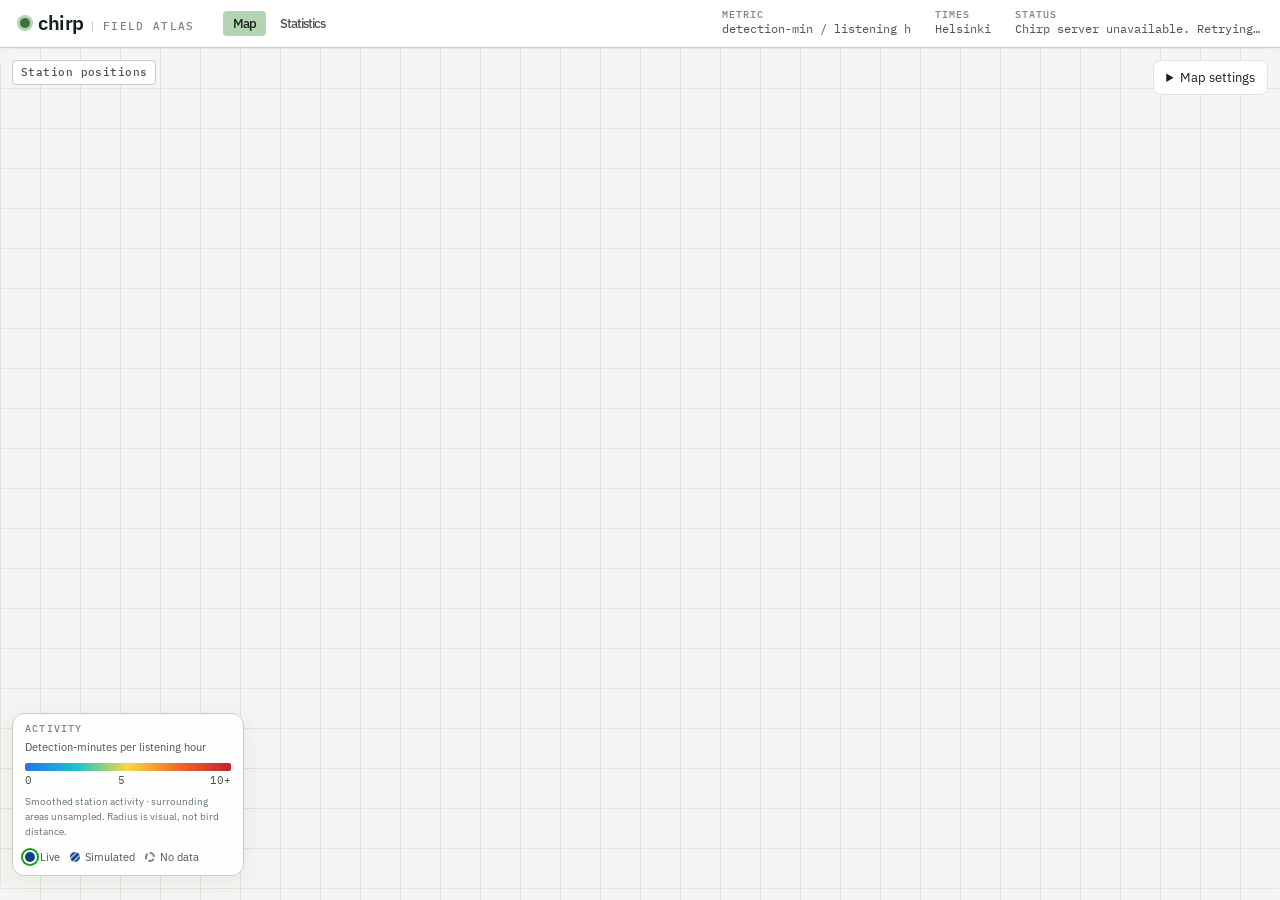
==== commit fb008903: "dashboard: show station details on selection and restore network statistics Verified in the local br" ====
--- a/dashboard/static/index.html
+++ b/dashboard/static/index.html
@@ -31,19 +31,15 @@
       <div id="sample"><div id="sample-points"></div></div>
       <div id="google-map" hidden></div>
       <span id="map-status" role="status">Station positions</span>
-      <div id="station-popup" class="popup" role="dialog" aria-labelledby="station-name" tabindex="-1" hidden>
-        <button type="button" id="popup-close" class="popup-close" aria-label="Close station details">×</button>
-        <p class="eyebrow">Station</p>
-        <div class="station-head"><h2 id="station-name"></h2><span id="station-status" class="badge"></span></div>
-        <div class="station-hero"><strong id="rate"></strong><span id="rate-label" class="hero-label"></span></div>
-        <div class="station-stats">
-          <div class="stat"><span class="stat-label">Detection-min</span><span id="station-detections" class="stat-value"></span></div>
-          <div class="stat"><span class="stat-label">Listened</span><span id="station-listened" class="stat-value"></span></div>
-          <div class="stat"><span class="stat-label">Air temp</span><span id="station-temp" class="stat-value"></span><span id="station-temp-at" class="stat-sub"></span></div>
-        </div>
-        <p id="station-info"></p>
-      </div>
       <canvas id="activity-heatmap" aria-hidden="true"></canvas>
+    <details class="map-controls"><summary>Map settings</summary><div class="toolbar map-settings">
+
+      <label>Species <select id="species"></select></label>
+      <label>Period <select id="period"><option value="24">Last 24 hours</option><option value="168">Last 7 days</option><option value="">All time</option></select></label>
+      <label class="toggle"><input id="heat" type="checkbox" checked> Activity heatmap</label>
+      <label id="map-view-control" hidden>Map view <select id="map-view"><option value="roadmap">Street</option><option value="satellite">Satellite</option></select></label>
+      <label id="map-tilt-control" class="toggle" hidden><input id="map-tilt" type="checkbox" checked> 3D tilt</label>
+    </div></details>
       <div class="legend" aria-label="Map legend">
         <p class="eyebrow legend-title">Activity</p>
         <p class="legend-unit">Detection-minutes per listening hour</p>
@@ -59,27 +55,40 @@
     </div>
   </section>
 
-  <aside class="panel" aria-label="Controls and details">
+  <aside id="station-panel" class="panel" aria-labelledby="station-name" tabindex="-1" hidden>
+      <div class="card station-summary">
+        <button type="button" id="popup-close" class="popup-close" aria-label="Close station details">×</button>
+        <p class="eyebrow">Station</p>
+        <div class="station-head"><h2 id="station-name"></h2><span id="station-status" class="badge"></span></div>
+        <div class="station-hero"><strong id="rate"></strong><span id="rate-label" class="hero-label"></span></div>
+        <div class="station-stats">
+          <div class="stat"><span class="stat-label">Detection-min</span><span id="station-detections" class="stat-value"></span></div>
+          <div class="stat"><span class="stat-label">Listened</span><span id="station-listened" class="stat-value"></span></div>
+          <div class="stat"><span class="stat-label">Air temp</span><span id="station-temp" class="stat-value"></span><span id="station-temp-at" class="stat-sub"></span></div>
+        </div>
+        <p id="station-info"></p>
+      </div>
+
     <div id="alerts-slot"></div>
 
     <section class="card species-card" aria-label="Species heard at the selected station">
-      <p class="eyebrow">Species heard here<span class="station-ref"></span></p>
+      <p class="eyebrow">Species heard here</p>
+      <section id="hourly" hidden aria-label="Species activity by hour">
+        <strong>Activity by hour</strong>
+        <p class="note" id="hourly-caption"></p>
+        <div id="hourly-bars" aria-label="Helsinki clock hours"></div>
+        <div class="hourly-axis" aria-hidden="true"><span>00</span><span>06</span><span>12</span><span>18</span><span>23</span></div>
+        <p id="hourly-detail" class="note" aria-live="polite"></p>
+      </section>
       <div id="species-cards"></div>
     </section>
 
     <section class="card detections-card" aria-label="Recent detections">
-      <p class="eyebrow">Recent detections<span id="detections-station" class="station-ref"></span></p>
+      <p class="eyebrow">Recent detections</p>
       <ul id="detections"></ul>
     </section>
 
-    <section class="card filters toolbar map-settings" aria-label="Map settings">
-      <p class="eyebrow">Map settings</p>
-      <label>Species <select id="species"></select></label>
-      <label>Period <select id="period"><option value="24">Last 24 hours</option><option value="168">Last 7 days</option><option value="">All time</option></select></label>
-      <label class="toggle"><input id="heat" type="checkbox" checked> Activity heatmap</label>
-      <label id="map-view-control" hidden>Map view <select id="map-view"><option value="roadmap">Street</option><option value="satellite">Satellite</option></select></label>
-      <label id="map-tilt-control" class="toggle" hidden><input id="map-tilt" type="checkbox" checked> 3D tilt</label>
-    </section>
+
 
   </aside>
 </div>
--- a/dashboard/static/pro.css
+++ b/dashboard/static/pro.css
@@ -451,3 +451,8 @@
 
 /* Detection evidence player under each detection line */
 audio.evidence { display: block; width: 100%; height: 32px; margin-top: 6px; }
+#hourly { margin:12px 0; padding:12px 0; border-block:1px solid var(--rule); }
+#hourly-bars { display:grid; grid-template-columns:repeat(24,minmax(0,1fr)); gap:2px; }
+#hourly-bars button { height:60px; padding:0; border:0; border-bottom:2px solid #57776b; background:linear-gradient(to top,#437866 var(--level),#eef3f0 var(--level)); cursor:pointer; }
+#hourly-bars button.missing { background:repeating-linear-gradient(135deg,#f7f7f7 0 4px,#dedede 4px 5px); border-color:#ddd; }
+.hourly-axis { display:flex; justify-content:space-between; font:11px var(--mono); }
--- a/dashboard/static/demo6.css
+++ b/dashboard/static/demo6.css
@@ -10,7 +10,16 @@
 [data-theme=pro] .legend .ramp { background:linear-gradient(90deg,#2873eb,#1ac5ca,#f6d842,#f26728,#c32234); }
 .heat-note { max-width:260px; font-size:10px; line-height:1.5; color:#64746c; margin:8px 0 0; }
 #activity-heatmap { position:absolute; inset:0; width:100%; height:100%; pointer-events:none; z-index:2; }
-#station-popup,#map-status,.map .legend { z-index:5; }
+#map-status,.map .legend { z-index:5; }
+.workspace:has(#station-panel[hidden]) { grid-template-columns:minmax(0,1fr); }
+.station-summary { position:relative; }
+.station-summary .station-head { padding-right:22px; }
+.map-controls { position:absolute; top:12px; right:12px; z-index:6; background:white; border:1px solid var(--rule); border-radius:8px; max-width:calc(100% - 24px); }
+.map-controls summary { cursor:pointer; padding:7px 12px; font-size:13px; }
+.map-controls .map-settings { display:grid; gap:8px; margin:0; }
+@media(max-width:900px) {
+  .workspace:has(#station-panel[hidden]) .map { height:calc(100dvh - 68px); }
+}
 .map .pin { z-index:3; }
 [data-theme=pro] .map-settings { background:#f7f9f7; }
 @media(max-width:700px) { [data-theme=pro] .provenance { display:none; } }
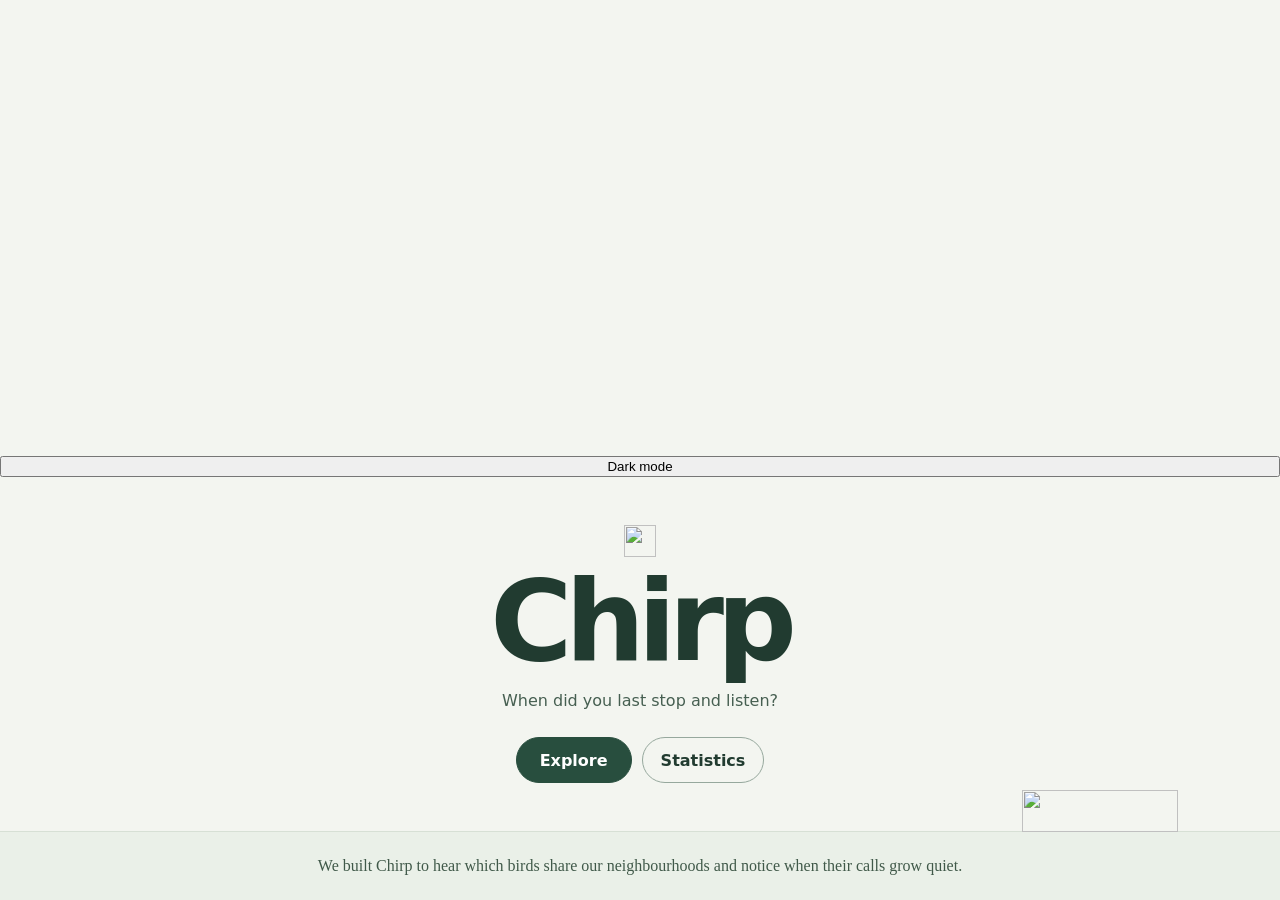
==== commit 41cc7a41: "changes" ====
--- a/dashboard/static/index.html
+++ b/dashboard/static/index.html
@@ -1,98 +1,117 @@
 <!doctype html>
-<html lang="en" data-theme="pro">
-<meta charset="utf-8">
-<meta name="viewport" content="width=device-width, initial-scale=1">
-<link rel="icon" href="favicon.ico" sizes="any">
-<link rel="icon" href="favicon.svg" type="image/svg+xml">
-<link rel="apple-touch-icon" href="apple-touch-icon.png">
-<title>Chirp — Field Atlas</title>
-<link rel="preconnect" href="https://fonts.googleapis.com">
-<link rel="preconnect" href="https://fonts.gstatic.com" crossorigin>
-<link rel="stylesheet" href="https://fonts.googleapis.com/css2?family=IBM+Plex+Mono:wght@400;500&family=IBM+Plex+Sans:wght@400;500;600&display=swap">
-<link rel="stylesheet" href="style.css">
-<link rel="stylesheet" href="pro.css">
-<link rel="stylesheet" href="demo6.css">
-<body class="atlas-page">
-<header class="topbar">
-  <a class="brand" href="./" aria-label="Chirp home"><span class="mark" aria-hidden="true"></span>chirp<small>Field Atlas</small></a>
-  <nav class="pages" aria-label="Dashboard"><a href="/" aria-current="page">Map</a><a href="/statistics.html">Statistics</a></nav>
-  <dl class="provenance">
-    <div><dt>Model</dt><dd>BirdNET v2.4 · on-device</dd></div>
-    <div><dt>Metric</dt><dd>detection-min / listening h</dd></div>
-    <div><dt>Times</dt><dd>Helsinki</dd></div>
-    <div><dt>Status</dt><dd id="connection" role="status">Connecting…</dd></div>
-  </dl>
-  <select id="theme" hidden aria-hidden="true" tabindex="-1"><option value="pro">Pro</option></select>
-</header>
-
-<div class="workspace">
-  <section class="atlas" aria-label="Bird activity map">
-    <div class="map">
-      <div id="sample"><div id="sample-points"></div></div>
-      <div id="google-map" hidden></div>
-      <span id="map-status" role="status">Station positions</span>
-      <canvas id="activity-heatmap" aria-hidden="true"></canvas>
-    <details class="map-controls"><summary>Map settings</summary><div class="toolbar map-settings">
-
-      <label>Species <select id="species"></select></label>
-      <label>Period <select id="period"><option value="24">Last 24 hours</option><option value="168">Last 7 days</option><option value="">All time</option></select></label>
-      <label class="toggle"><input id="heat" type="checkbox" checked> Activity heatmap</label>
-      <label id="map-view-control" hidden>Map view <select id="map-view"><option value="roadmap">Street</option><option value="satellite">Satellite</option></select></label>
-      <label id="map-tilt-control" class="toggle" hidden><input id="map-tilt" type="checkbox" checked> 3D tilt</label>
-    </div></details>
-      <div class="legend" aria-label="Map legend">
-        <p class="eyebrow legend-title">Activity</p>
-        <p class="legend-unit">Detection-minutes per listening hour</p>
-        <div class="ramp" aria-hidden="true"></div>
-        <div class="ticks"><span>0</span><span>5</span><span>10+</span></div>
-        <p class="heat-note">Smoothed station activity · surrounding areas unsampled. Radius is visual, not bird distance.</p>
-        <ul class="keys">
-          <li><b class="k-live"></b>Live</li>
-          <li><b class="k-sim"></b>Simulated</li>
-          <li><b class="k-nodata"></b>No data</li>
-        </ul>
-      </div>
+<html lang="en">
+<head>
+  <meta charset="utf-8">
+  <meta name="viewport" content="width=device-width, initial-scale=1">
+  <title>Chirp</title>
+  <script src="/appearance.js"></script>
+  <link rel="stylesheet" href="/appearance.css">
+  <link rel="icon" href="/favicon.svg" type="image/svg+xml">
+  <style>
+    * { box-sizing: border-box; }
+    body {
+      margin: 0;
+      min-height: 100vh;
+      min-height: 100svh;
+      display: grid;
+      grid-template-rows: 1fr auto;
+      background: #f3f5f0;
+      color: #213b30;
+      font-family: "IBM Plex Sans", system-ui, sans-serif;
+    }
+    main { align-self: center; padding: 48px 20px; text-align: center; }
+    main img { display: block; margin: 0 auto 8px; }
+    h1 {
+      margin: 0;
+      font-size: clamp(4rem, 10vw, 7rem);
+      line-height: 1;
+      letter-spacing: -.065em;
+      font-weight: 600;
+    }
+    main p { margin: 12px 0 24px; color: #465f51; font-size: 1rem; line-height: 1.5; }
+    nav { display: flex; justify-content: center; flex-wrap: wrap; gap: 10px; }
+    nav a {
+      display: grid;
+      place-items: center;
+      min-width: 116px;
+      min-height: 46px;
+      padding: 10px 18px;
+      border: 1px solid #96a89d;
+      border-radius: 24px;
+      color: inherit;
+      font-weight: 550;
+      text-decoration: none;
+    }
+    nav a:first-child { color: white; background: #284e3e; border-color: #284e3e; }
+    nav a:hover { background: #e0e8de; }
+    nav a:first-child:hover { background: #193e2e; }
+    nav a:focus-visible { outline: 2px solid #284e3e; outline-offset: 4px; }
+    footer {
+      position: relative;
+      padding: 22px 20px;
+      border-top: 1px solid #d7e0d5;
+      background: #eaf0e8;
+      text-align: center;
+      color: #405949;
+    }
+    .duck-track {
+      position: absolute;
+      left: 0;
+      right: 0;
+      bottom: calc(100% - 4px);
+      height: 50px;
+      overflow: hidden;
+      pointer-events: none;
+    }
+    .duck-family {
+      position: absolute;
+      bottom: 4px;
+      right: 8%;
+      display: block;
+      width: 156px;
+      height: 42px;
+    }
+    .footprint {
+      position: absolute;
+      width: 6px;
+      height: 4px;
+      background: #806e50;
+      clip-path: polygon(0 0, 45% 25%, 65% 0, 70% 35%, 100% 45%, 55% 100%, 25% 75%);
+      animation: fade-print 2s ease-out forwards;
+    }
+    @keyframes fade-print {
+      from { opacity: .55; }
+      to { opacity: 0; }
+    }
+    @media (max-width: 520px), (max-height: 500px) {
+      .duck-family { width: 104px; height: 28px; }
+    }
+    footer p {
+      margin: 0;
+      font: 400 1rem/1.5 Georgia, "Times New Roman", serif;
+    }
+  </style>
+</head>
+<body class="landing">
+  <canvas class="night-sky" aria-hidden="true"></canvas>
+  <canvas class="sky-flight" aria-hidden="true"></canvas>
+  <button class="appearance-toggle" type="button" aria-pressed="false">Dark mode</button>
+  <main>
+    <img src="/favicon.svg" width="32" height="32" alt="">
+    <h1>Chirp</h1>
+    <p>When did you last stop and listen?</p>
+    <nav aria-label="Dashboard">
+      <a href="/map.html">Explore</a>
+      <a href="/statistics.html">Statistics</a>
+    </nav>
+  </main>
+  <footer>
+    <div class="duck-track" aria-hidden="true">
+      <img class="duck-family" src="/duck-family.svg" width="156" height="42" alt="">
     </div>
-  </section>
-
-  <aside id="station-panel" class="panel" aria-labelledby="station-name" tabindex="-1" hidden>
-      <div class="card station-summary">
-        <button type="button" id="popup-close" class="popup-close" aria-label="Close station details">×</button>
-        <p class="eyebrow">Station</p>
-        <div class="station-head"><h2 id="station-name"></h2><span id="station-status" class="badge"></span></div>
-        <div class="station-hero"><strong id="rate"></strong><span id="rate-label" class="hero-label"></span></div>
-        <div class="station-stats">
-          <div class="stat"><span class="stat-label">Detection-min</span><span id="station-detections" class="stat-value"></span></div>
-          <div class="stat"><span class="stat-label">Listened</span><span id="station-listened" class="stat-value"></span></div>
-          <div class="stat"><span class="stat-label">Air temp</span><span id="station-temp" class="stat-value"></span><span id="station-temp-at" class="stat-sub"></span></div>
-        </div>
-        <p id="station-info"></p>
-      </div>
-
-    <div id="alerts-slot"></div>
-
-    <section class="card species-card" aria-label="Species heard at the selected station">
-      <p class="eyebrow">Species heard here</p>
-      <section id="hourly" hidden aria-label="Species activity by hour">
-        <strong>Activity by hour</strong>
-        <p class="note" id="hourly-caption"></p>
-        <div id="hourly-bars" aria-label="Helsinki clock hours"></div>
-        <div class="hourly-axis" aria-hidden="true"><span>00</span><span>06</span><span>12</span><span>18</span><span>23</span></div>
-        <p id="hourly-detail" class="note" aria-live="polite"></p>
-      </section>
-      <div id="species-cards"></div>
-    </section>
-
-    <section class="card detections-card" aria-label="Recent detections">
-      <p class="eyebrow">Recent detections</p>
-      <ul id="detections"></ul>
-    </section>
-
-
-
-  </aside>
-</div>
-
-<script src="maps-config.js"></script><script src="pro.js"></script><script src="app.js"></script><script src="species.js"></script><script src="alerts.js"></script>
+    <p>We built Chirp to hear which birds share our neighbourhoods and notice when their calls grow quiet.</p>
+  </footer>
+  <script src="/duck-walk.js"></script>
+  <script src="/night-sky.js"></script>
 </body>
 </html>
